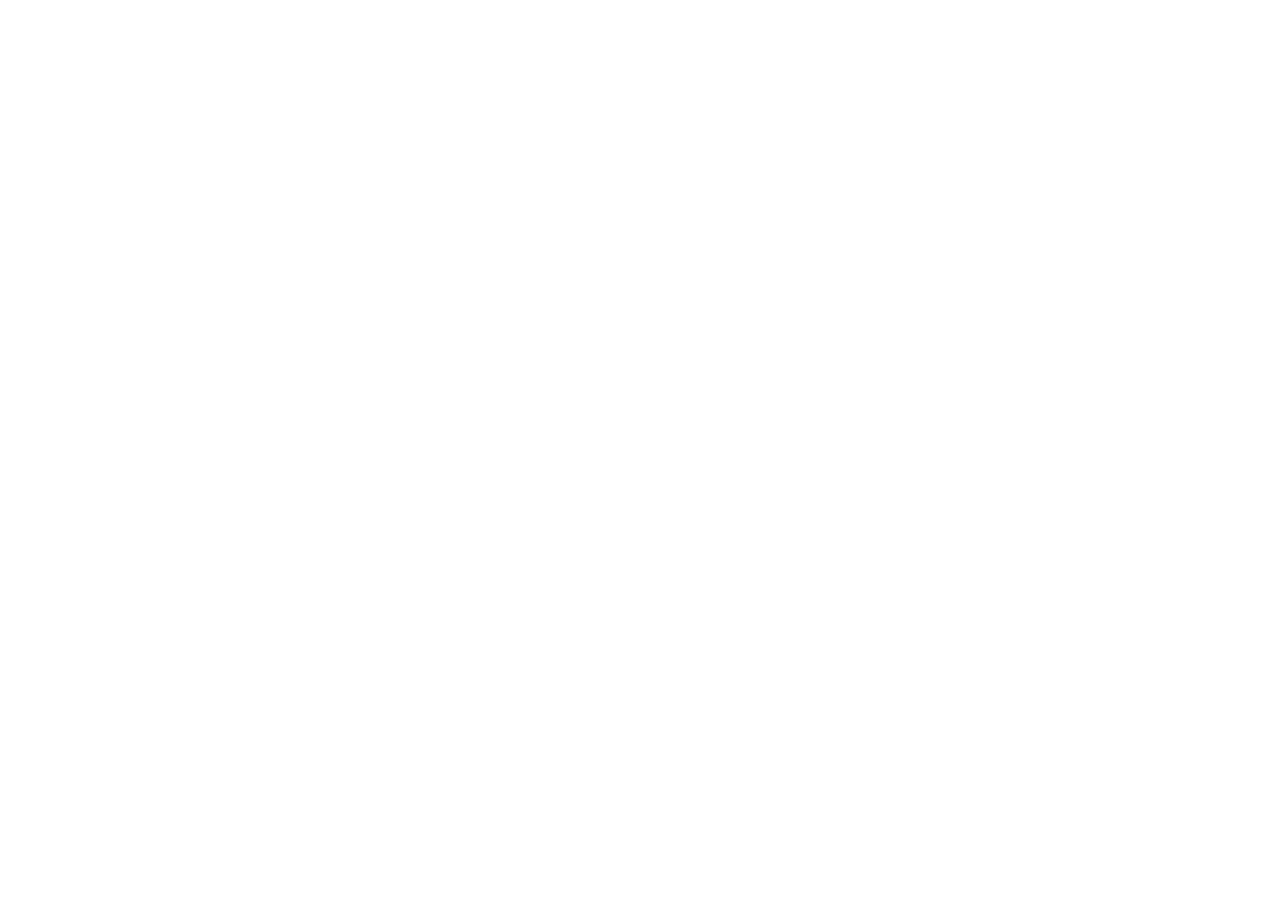
==== index.html @ 52bfa68f "init project" ====
<!DOCTYPE html>
<html lang="en">
<head>
    <meta charset="UTF-8">
    <meta http-equiv="X-UA-Compatible" content="IE=edge">
    <meta name="viewport" content="width=device-width, initial-scale=1.0">
    <title>Document</title>
</head>
<body>
    
</body>
</html>
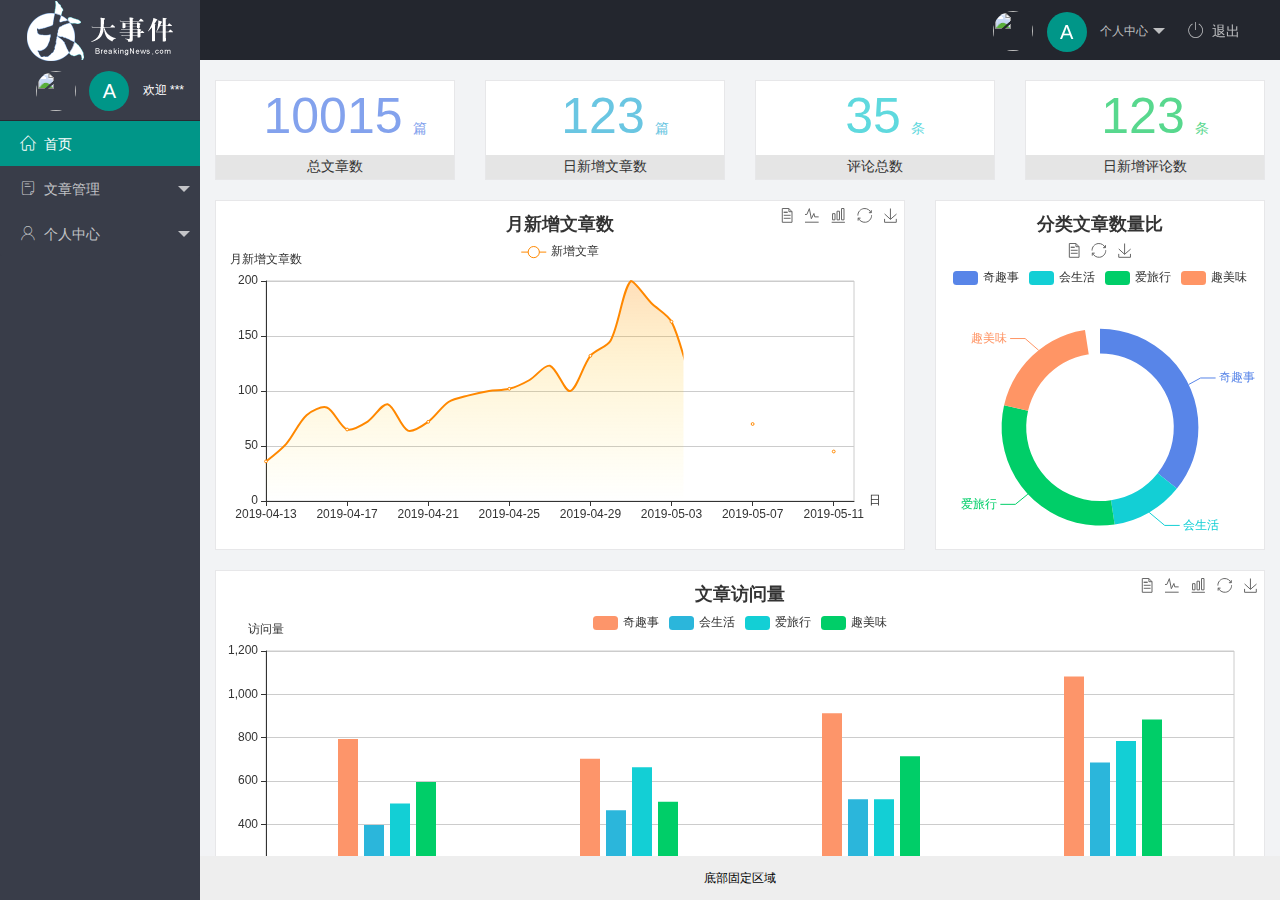
==== commit 04cffd23: "完成了主页功能的开发" ====
--- a/index.html
+++ b/index.html
@@ -1,12 +1,90 @@
 <!DOCTYPE html>
 <html lang="en">
+
 <head>
     <meta charset="UTF-8">
     <meta http-equiv="X-UA-Compatible" content="IE=edge">
     <meta name="viewport" content="width=device-width, initial-scale=1.0">
-    <title>Document</title>
+    <title>后台主页</title>
+    <link rel="stylesheet" href="/assets/lib/layui/css/layui.css">
+    <link rel="stylesheet" href="./assets/fonts/iconfont.css">
+    <!-- 导入自己的css -->
+    <link rel="stylesheet" href="./assets/css/index.css">
 </head>
+
 <body>
-    
+    <div class="layui-layout layui-layout-admin">
+        <div class="layui-header">
+            <div class="layui-logo layui-hide-xs layui-bg-black"><img src="./assets/images/logo.png" alt=""></div>
+            <!-- 头部区域（可配合layui 已有的水平导航） -->
+
+            <ul class="layui-nav layui-layout-right">
+                <li class="layui-nav-item layui-hide layui-show-md-inline-block">
+                    <a href="javascript:;" class="userinfo">
+                        <img src="//tva1.sinaimg.cn/crop.0.0.118.118.180/5db11ff4gw1e77d3nqrv8j203b03cweg.jpg"
+                            class="layui-nav-img">
+                        <span class="text-avatar">A</span>
+                        个人中心
+                    </a>
+                    <dl class="layui-nav-child">
+                        <dd><a href="">基本资料</a></dd>
+                        <dd><a href="">更换头像</a></dd>
+                        <dd><a href="">重置密码</a></dd>
+                    </dl>
+                </li>
+                <li class="layui-nav-item">
+                    <a href="javascript:;" id="btnLogout"><span class="iconfont icon-tuichu"></span>退出</a>
+                </li>
+            </ul>
+        </div>
+
+        <div class="layui-side layui-bg-black">
+            <div class="layui-side-scroll">
+                <div class="userinfo">
+                    <img src="//tva1.sinaimg.cn/crop.0.0.118.118.180/5db11ff4gw1e77d3nqrv8j203b03cweg.jpg"
+                        class="layui-nav-img">
+                    <span class="text-avatar">A</span>
+                    <span id="welcome">欢迎 ***</span>
+                </div>
+                <!-- 左侧导航区域（可配合layui已有的垂直导航） -->
+                <ul class="layui-nav layui-nav-tree" lay-shrink="all">
+                    <li class="layui-nav-item layui-this">
+                        <a href="./home/dashboard.html" target="fm"><span class="iconfont icon-home"></span>首页</a>
+                    </li>
+                    <li class="layui-nav-item ">
+                        <a class="" href="javascript:;"><span class="iconfont icon-16"></span>文章管理</a>
+                        <dl class="layui-nav-child">
+                            <dd><a href="javascript:;"><i class="layui-icon layui-icon-app"></i>文章类别</a></dd>
+                            <dd><a href="javascript:;"><i class="layui-icon layui-icon-app"></i>文章列表</a></dd>
+                            <dd><a href="javascript:;"><i class="layui-icon layui-icon-app"></i>发布文章</a></dd>
+                        </dl>
+                    </li>
+                    <li class="layui-nav-item">
+                        <a href="javascript:;"><span class="iconfont icon-user"></span>个人中心</a>
+                        <dl class="layui-nav-child">
+                            <dd><a href="javascript:;"><i class="layui-icon layui-icon-app"></i>基本资料</a></dd>
+                            <dd><a href="javascript:;"><i class="layui-icon layui-icon-app"></i>更换头像</a></dd>
+                            <dd><a href="javascript:;"><i class="layui-icon layui-icon-app"></i>重置密码</a></dd>
+                        </dl>
+                    </li>
+                </ul>
+            </div>
+        </div>
+
+        <div class="layui-body">
+            <!-- 内容主体区域 -->
+            <iframe name="fm" src="./home/dashboard.html" frameborder="0"></iframe>
+        </div>
+
+        <div class="layui-footer">
+            <!-- 底部固定区域 -->
+            底部固定区域
+        </div>
+    </div>
+    <script src="./assets/lib/layui/layui.all.js"></script>
+    <script src="./assets/lib/jquery.js"></script>
+    <script src="./assets/js/bestAPI.js"></script>
+    <script src="./assets/js/index.js"></script>
 </body>
+
 </html>--- a/assets/lib/layui/css/layui.css
+++ b/assets/lib/layui/css/layui.css
@@ -0,0 +1,2 @@
+/** layui-v2.5.5 MIT License By https://www.layui.com */
+ .layui-inline,img{display:inline-block;vertical-align:middle}h1,h2,h3,h4,h5,h6{font-weight:400}.layui-edge,.layui-header,.layui-inline,.layui-main{position:relative}.layui-body,.layui-edge,.layui-elip{overflow:hidden}.layui-btn,.layui-edge,.layui-inline,img{vertical-align:middle}.layui-btn,.layui-disabled,.layui-icon,.layui-unselect{-moz-user-select:none;-webkit-user-select:none;-ms-user-select:none}.layui-elip,.layui-form-checkbox span,.layui-form-pane .layui-form-label{text-overflow:ellipsis;white-space:nowrap}.layui-breadcrumb,.layui-tree-btnGroup{visibility:hidden}blockquote,body,button,dd,div,dl,dt,form,h1,h2,h3,h4,h5,h6,input,li,ol,p,pre,td,textarea,th,ul{margin:0;padding:0;-webkit-tap-highlight-color:rgba(0,0,0,0)}a:active,a:hover{outline:0}img{border:none}li{list-style:none}table{border-collapse:collapse;border-spacing:0}h4,h5,h6{font-size:100%}button,input,optgroup,option,select,textarea{font-family:inherit;font-size:inherit;font-style:inherit;font-weight:inherit;outline:0}pre{white-space:pre-wrap;white-space:-moz-pre-wrap;white-space:-pre-wrap;white-space:-o-pre-wrap;word-wrap:break-word}body{line-height:24px;font:14px Helvetica Neue,Helvetica,PingFang SC,Tahoma,Arial,sans-serif}hr{height:1px;margin:10px 0;border:0;clear:both}a{color:#333;text-decoration:none}a:hover{color:#777}a cite{font-style:normal;*cursor:pointer}.layui-border-box,.layui-border-box *{box-sizing:border-box}.layui-box,.layui-box *{box-sizing:content-box}.layui-clear{clear:both;*zoom:1}.layui-clear:after{content:'\20';clear:both;*zoom:1;display:block;height:0}.layui-inline{*display:inline;*zoom:1}.layui-edge{display:inline-block;width:0;height:0;border-width:6px;border-style:dashed;border-color:transparent}.layui-edge-top{top:-4px;border-bottom-color:#999;border-bottom-style:solid}.layui-edge-right{border-left-color:#999;border-left-style:solid}.layui-edge-bottom{top:2px;border-top-color:#999;border-top-style:solid}.layui-edge-left{border-right-color:#999;border-right-style:solid}.layui-disabled,.layui-disabled:hover{color:#d2d2d2!important;cursor:not-allowed!important}.layui-circle{border-radius:100%}.layui-show{display:block!important}.layui-hide{display:none!important}@font-face{font-family:layui-icon;src:url(../font/iconfont.eot?v=250);src:url(../font/iconfont.eot?v=250#iefix) format('embedded-opentype'),url(../font/iconfont.woff2?v=250) format('woff2'),url(../font/iconfont.woff?v=250) format('woff'),url(../font/iconfont.ttf?v=250) format('truetype'),url(../font/iconfont.svg?v=250#layui-icon) format('svg')}.layui-icon{font-family:layui-icon!important;font-size:16px;font-style:normal;-webkit-font-smoothing:antialiased;-moz-osx-font-smoothing:grayscale}.layui-icon-reply-fill:before{content:"\e611"}.layui-icon-set-fill:before{content:"\e614"}.layui-icon-menu-fill:before{content:"\e60f"}.layui-icon-search:before{content:"\e615"}.layui-icon-share:before{content:"\e641"}.layui-icon-set-sm:before{content:"\e620"}.layui-icon-engine:before{content:"\e628"}.layui-icon-close:before{content:"\1006"}.layui-icon-close-fill:before{content:"\1007"}.layui-icon-chart-screen:before{content:"\e629"}.layui-icon-star:before{content:"\e600"}.layui-icon-circle-dot:before{content:"\e617"}.layui-icon-chat:before{content:"\e606"}.layui-icon-release:before{content:"\e609"}.layui-icon-list:before{content:"\e60a"}.layui-icon-chart:before{content:"\e62c"}.layui-icon-ok-circle:before{content:"\1005"}.layui-icon-layim-theme:before{content:"\e61b"}.layui-icon-table:before{content:"\e62d"}.layui-icon-right:before{content:"\e602"}.layui-icon-left:before{content:"\e603"}.layui-icon-cart-simple:before{content:"\e698"}.layui-icon-face-cry:before{content:"\e69c"}.layui-icon-face-smile:before{content:"\e6af"}.layui-icon-survey:before{content:"\e6b2"}.layui-icon-tree:before{content:"\e62e"}.layui-icon-upload-circle:before{content:"\e62f"}.layui-icon-add-circle:before{content:"\e61f"}.layui-icon-download-circle:before{content:"\e601"}.layui-icon-templeate-1:before{content:"\e630"}.layui-icon-util:before{content:"\e631"}.layui-icon-face-surprised:before{content:"\e664"}.layui-icon-edit:before{content:"\e642"}.layui-icon-speaker:before{content:"\e645"}.layui-icon-down:before{content:"\e61a"}.layui-icon-file:before{content:"\e621"}.layui-icon-layouts:before{content:"\e632"}.layui-icon-rate-half:before{content:"\e6c9"}.layui-icon-add-circle-fine:before{content:"\e608"}.layui-icon-prev-circle:before{content:"\e633"}.layui-icon-read:before{content:"\e705"}.layui-icon-404:before{content:"\e61c"}.layui-icon-carousel:before{content:"\e634"}.layui-icon-help:before{content:"\e607"}.layui-icon-code-circle:before{content:"\e635"}.layui-icon-water:before{content:"\e636"}.layui-icon-username:before{content:"\e66f"}.layui-icon-find-fill:before{content:"\e670"}.layui-icon-about:before{content:"\e60b"}.layui-icon-location:before{content:"\e715"}.layui-icon-up:before{content:"\e619"}.layui-icon-pause:before{content:"\e651"}.layui-icon-date:before{content:"\e637"}.layui-icon-layim-uploadfile:before{content:"\e61d"}.layui-icon-delete:before{content:"\e640"}.layui-icon-play:before{content:"\e652"}.layui-icon-top:before{content:"\e604"}.layui-icon-friends:before{content:"\e612"}.layui-icon-refresh-3:before{content:"\e9aa"}.layui-icon-ok:before{content:"\e605"}.layui-icon-layer:before{content:"\e638"}.layui-icon-face-smile-fine:before{content:"\e60c"}.layui-icon-dollar:before{content:"\e659"}.layui-icon-group:before{content:"\e613"}.layui-icon-layim-download:before{content:"\e61e"}.layui-icon-picture-fine:before{content:"\e60d"}.layui-icon-link:before{content:"\e64c"}.layui-icon-diamond:before{content:"\e735"}.layui-icon-log:before{content:"\e60e"}.layui-icon-rate-solid:before{content:"\e67a"}.layui-icon-fonts-del:before{content:"\e64f"}.layui-icon-unlink:before{content:"\e64d"}.layui-icon-fonts-clear:before{content:"\e639"}.layui-icon-triangle-r:before{content:"\e623"}.layui-icon-circle:before{content:"\e63f"}.layui-icon-radio:before{content:"\e643"}.layui-icon-align-center:before{content:"\e647"}.layui-icon-align-right:before{content:"\e648"}.layui-icon-align-left:before{content:"\e649"}.layui-icon-loading-1:before{content:"\e63e"}.layui-icon-return:before{content:"\e65c"}.layui-icon-fonts-strong:before{content:"\e62b"}.layui-icon-upload:before{content:"\e67c"}.layui-icon-dialogue:before{content:"\e63a"}.layui-icon-video:before{content:"\e6ed"}.layui-icon-headset:before{content:"\e6fc"}.layui-icon-cellphone-fine:before{content:"\e63b"}.layui-icon-add-1:before{content:"\e654"}.layui-icon-face-smile-b:before{content:"\e650"}.layui-icon-fonts-html:before{content:"\e64b"}.layui-icon-form:before{content:"\e63c"}.layui-icon-cart:before{content:"\e657"}.layui-icon-camera-fill:before{content:"\e65d"}.layui-icon-tabs:before{content:"\e62a"}.layui-icon-fonts-code:before{content:"\e64e"}.layui-icon-fire:before{content:"\e756"}.layui-icon-set:before{content:"\e716"}.layui-icon-fonts-u:before{content:"\e646"}.layui-icon-triangle-d:before{content:"\e625"}.layui-icon-tips:before{content:"\e702"}.layui-icon-picture:before{content:"\e64a"}.layui-icon-more-vertical:before{content:"\e671"}.layui-icon-flag:before{content:"\e66c"}.layui-icon-loading:before{content:"\e63d"}.layui-icon-fonts-i:before{content:"\e644"}.layui-icon-refresh-1:before{content:"\e666"}.layui-icon-rmb:before{content:"\e65e"}.layui-icon-home:before{content:"\e68e"}.layui-icon-user:before{content:"\e770"}.layui-icon-notice:before{content:"\e667"}.layui-icon-login-weibo:before{content:"\e675"}.layui-icon-voice:before{content:"\e688"}.layui-icon-upload-drag:before{content:"\e681"}.layui-icon-login-qq:before{content:"\e676"}.layui-icon-snowflake:before{content:"\e6b1"}.layui-icon-file-b:before{content:"\e655"}.layui-icon-template:before{content:"\e663"}.layui-icon-auz:before{content:"\e672"}.layui-icon-console:before{content:"\e665"}.layui-icon-app:before{content:"\e653"}.layui-icon-prev:before{content:"\e65a"}.layui-icon-website:before{content:"\e7ae"}.layui-icon-next:before{content:"\e65b"}.layui-icon-component:before{content:"\e857"}.layui-icon-more:before{content:"\e65f"}.layui-icon-login-wechat:before{content:"\e677"}.layui-icon-shrink-right:before{content:"\e668"}.layui-icon-spread-left:before{content:"\e66b"}.layui-icon-camera:before{content:"\e660"}.layui-icon-note:before{content:"\e66e"}.layui-icon-refresh:before{content:"\e669"}.layui-icon-female:before{content:"\e661"}.layui-icon-male:before{content:"\e662"}.layui-icon-password:before{content:"\e673"}.layui-icon-senior:before{content:"\e674"}.layui-icon-theme:before{content:"\e66a"}.layui-icon-tread:before{content:"\e6c5"}.layui-icon-praise:before{content:"\e6c6"}.layui-icon-star-fill:before{content:"\e658"}.layui-icon-rate:before{content:"\e67b"}.layui-icon-template-1:before{content:"\e656"}.layui-icon-vercode:before{content:"\e679"}.layui-icon-cellphone:before{content:"\e678"}.layui-icon-screen-full:before{content:"\e622"}.layui-icon-screen-restore:before{content:"\e758"}.layui-icon-cols:before{content:"\e610"}.layui-icon-export:before{content:"\e67d"}.layui-icon-print:before{content:"\e66d"}.layui-icon-slider:before{content:"\e714"}.layui-icon-addition:before{content:"\e624"}.layui-icon-subtraction:before{content:"\e67e"}.layui-icon-service:before{content:"\e626"}.layui-icon-transfer:before{content:"\e691"}.layui-main{width:1140px;margin:0 auto}.layui-header{z-index:1000;height:60px}.layui-header a:hover{transition:all .5s;-webkit-transition:all .5s}.layui-side{position:fixed;left:0;top:0;bottom:0;z-index:999;width:200px;overflow-x:hidden}.layui-side-scroll{position:relative;width:220px;height:100%;overflow-x:hidden}.layui-body{position:absolute;left:200px;right:0;top:0;bottom:0;z-index:998;width:auto;overflow-y:auto;box-sizing:border-box}.layui-layout-body{overflow:hidden}.layui-layout-admin .layui-header{background-color:#23262E}.layui-layout-admin .layui-side{top:60px;width:200px;overflow-x:hidden}.layui-layout-admin .layui-body{position:fixed;top:60px;bottom:44px}.layui-layout-admin .layui-main{width:auto;margin:0 15px}.layui-layout-admin .layui-footer{position:fixed;left:200px;right:0;bottom:0;height:44px;line-height:44px;padding:0 15px;background-color:#eee}.layui-layout-admin .layui-logo{position:absolute;left:0;top:0;width:200px;height:100%;line-height:60px;text-align:center;color:#009688;font-size:16px}.layui-layout-admin .layui-header .layui-nav{background:0 0}.layui-layout-left{position:absolute!important;left:200px;top:0}.layui-layout-right{position:absolute!important;right:0;top:0}.layui-container{position:relative;margin:0 auto;padding:0 15px;box-sizing:border-box}.layui-fluid{position:relative;margin:0 auto;padding:0 15px}.layui-row:after,.layui-row:before{content:'';display:block;clear:both}.layui-col-lg1,.layui-col-lg10,.layui-col-lg11,.layui-col-lg12,.layui-col-lg2,.layui-col-lg3,.layui-col-lg4,.layui-col-lg5,.layui-col-lg6,.layui-col-lg7,.layui-col-lg8,.layui-col-lg9,.layui-col-md1,.layui-col-md10,.layui-col-md11,.layui-col-md12,.layui-col-md2,.layui-col-md3,.layui-col-md4,.layui-col-md5,.layui-col-md6,.layui-col-md7,.layui-col-md8,.layui-col-md9,.layui-col-sm1,.layui-col-sm10,.layui-col-sm11,.layui-col-sm12,.layui-col-sm2,.layui-col-sm3,.layui-col-sm4,.layui-col-sm5,.layui-col-sm6,.layui-col-sm7,.layui-col-sm8,.layui-col-sm9,.layui-col-xs1,.layui-col-xs10,.layui-col-xs11,.layui-col-xs12,.layui-col-xs2,.layui-col-xs3,.layui-col-xs4,.layui-col-xs5,.layui-col-xs6,.layui-col-xs7,.layui-col-xs8,.layui-col-xs9{position:relative;display:block;box-sizing:border-box}.layui-col-xs1,.layui-col-xs10,.layui-col-xs11,.layui-col-xs12,.layui-col-xs2,.layui-col-xs3,.layui-col-xs4,.layui-col-xs5,.layui-col-xs6,.layui-col-xs7,.layui-col-xs8,.layui-col-xs9{float:left}.layui-col-xs1{width:8.33333333%}.layui-col-xs2{width:16.66666667%}.layui-col-xs3{width:25%}.layui-col-xs4{width:33.33333333%}.layui-col-xs5{width:41.66666667%}.layui-col-xs6{width:50%}.layui-col-xs7{width:58.33333333%}.layui-col-xs8{width:66.66666667%}.layui-col-xs9{width:75%}.layui-col-xs10{width:83.33333333%}.layui-col-xs11{width:91.66666667%}.layui-col-xs12{width:100%}.layui-col-xs-offset1{margin-left:8.33333333%}.layui-col-xs-offset2{margin-left:16.66666667%}.layui-col-xs-offset3{margin-left:25%}.layui-col-xs-offset4{margin-left:33.33333333%}.layui-col-xs-offset5{margin-left:41.66666667%}.layui-col-xs-offset6{margin-left:50%}.layui-col-xs-offset7{margin-left:58.33333333%}.layui-col-xs-offset8{margin-left:66.66666667%}.layui-col-xs-offset9{margin-left:75%}.layui-col-xs-offset10{margin-left:83.33333333%}.layui-col-xs-offset11{margin-left:91.66666667%}.layui-col-xs-offset12{margin-left:100%}@media screen and (max-width:768px){.layui-hide-xs{display:none!important}.layui-show-xs-block{display:block!important}.layui-show-xs-inline{display:inline!important}.layui-show-xs-inline-block{display:inline-block!important}}@media screen and (min-width:768px){.layui-container{width:750px}.layui-hide-sm{display:none!important}.layui-show-sm-block{display:block!important}.layui-show-sm-inline{display:inline!important}.layui-show-sm-inline-block{display:inline-block!important}.layui-col-sm1,.layui-col-sm10,.layui-col-sm11,.layui-col-sm12,.layui-col-sm2,.layui-col-sm3,.layui-col-sm4,.layui-col-sm5,.layui-col-sm6,.layui-col-sm7,.layui-col-sm8,.layui-col-sm9{float:left}.layui-col-sm1{width:8.33333333%}.layui-col-sm2{width:16.66666667%}.layui-col-sm3{width:25%}.layui-col-sm4{width:33.33333333%}.layui-col-sm5{width:41.66666667%}.layui-col-sm6{width:50%}.layui-col-sm7{width:58.33333333%}.layui-col-sm8{width:66.66666667%}.layui-col-sm9{width:75%}.layui-col-sm10{width:83.33333333%}.layui-col-sm11{width:91.66666667%}.layui-col-sm12{width:100%}.layui-col-sm-offset1{margin-left:8.33333333%}.layui-col-sm-offset2{margin-left:16.66666667%}.layui-col-sm-offset3{margin-left:25%}.layui-col-sm-offset4{margin-left:33.33333333%}.layui-col-sm-offset5{margin-left:41.66666667%}.layui-col-sm-offset6{margin-left:50%}.layui-col-sm-offset7{margin-left:58.33333333%}.layui-col-sm-offset8{margin-left:66.66666667%}.layui-col-sm-offset9{margin-left:75%}.layui-col-sm-offset10{margin-left:83.33333333%}.layui-col-sm-offset11{margin-left:91.66666667%}.layui-col-sm-offset12{margin-left:100%}}@media screen and (min-width:992px){.layui-container{width:970px}.layui-hide-md{display:none!important}.layui-show-md-block{display:block!important}.layui-show-md-inline{display:inline!important}.layui-show-md-inline-block{display:inline-block!important}.layui-col-md1,.layui-col-md10,.layui-col-md11,.layui-col-md12,.layui-col-md2,.layui-col-md3,.layui-col-md4,.layui-col-md5,.layui-col-md6,.layui-col-md7,.layui-col-md8,.layui-col-md9{float:left}.layui-col-md1{width:8.33333333%}.layui-col-md2{width:16.66666667%}.layui-col-md3{width:25%}.layui-col-md4{width:33.33333333%}.layui-col-md5{width:41.66666667%}.layui-col-md6{width:50%}.layui-col-md7{width:58.33333333%}.layui-col-md8{width:66.66666667%}.layui-col-md9{width:75%}.layui-col-md10{width:83.33333333%}.layui-col-md11{width:91.66666667%}.layui-col-md12{width:100%}.layui-col-md-offset1{margin-left:8.33333333%}.layui-col-md-offset2{margin-left:16.66666667%}.layui-col-md-offset3{margin-left:25%}.layui-col-md-offset4{margin-left:33.33333333%}.layui-col-md-offset5{margin-left:41.66666667%}.layui-col-md-offset6{margin-left:50%}.layui-col-md-offset7{margin-left:58.33333333%}.layui-col-md-offset8{margin-left:66.66666667%}.layui-col-md-offset9{margin-left:75%}.layui-col-md-offset10{margin-left:83.33333333%}.layui-col-md-offset11{margin-left:91.66666667%}.layui-col-md-offset12{margin-left:100%}}@media screen and (min-width:1200px){.layui-container{width:1170px}.layui-hide-lg{display:none!important}.layui-show-lg-block{display:block!important}.layui-show-lg-inline{display:inline!important}.layui-show-lg-inline-block{display:inline-block!important}.layui-col-lg1,.layui-col-lg10,.layui-col-lg11,.layui-col-lg12,.layui-col-lg2,.layui-col-lg3,.layui-col-lg4,.layui-col-lg5,.layui-col-lg6,.layui-col-lg7,.layui-col-lg8,.layui-col-lg9{float:left}.layui-col-lg1{width:8.33333333%}.layui-col-lg2{width:16.66666667%}.layui-col-lg3{width:25%}.layui-col-lg4{width:33.33333333%}.layui-col-lg5{width:41.66666667%}.layui-col-lg6{width:50%}.layui-col-lg7{width:58.33333333%}.layui-col-lg8{width:66.66666667%}.layui-col-lg9{width:75%}.layui-col-lg10{width:83.33333333%}.layui-col-lg11{width:91.66666667%}.layui-col-lg12{width:100%}.layui-col-lg-offset1{margin-left:8.33333333%}.layui-col-lg-offset2{margin-left:16.66666667%}.layui-col-lg-offset3{margin-left:25%}.layui-col-lg-offset4{margin-left:33.33333333%}.layui-col-lg-offset5{margin-left:41.66666667%}.layui-col-lg-offset6{margin-left:50%}.layui-col-lg-offset7{margin-left:58.33333333%}.layui-col-lg-offset8{margin-left:66.66666667%}.layui-col-lg-offset9{margin-left:75%}.layui-col-lg-offset10{margin-left:83.33333333%}.layui-col-lg-offset11{margin-left:91.66666667%}.layui-col-lg-offset12{margin-left:100%}}.layui-col-space1{margin:-.5px}.layui-col-space1>*{padding:.5px}.layui-col-space3{margin:-1.5px}.layui-col-space3>*{padding:1.5px}.layui-col-space5{margin:-2.5px}.layui-col-space5>*{padding:2.5px}.layui-col-space8{margin:-3.5px}.layui-col-space8>*{padding:3.5px}.layui-col-space10{margin:-5px}.layui-col-space10>*{padding:5px}.layui-col-space12{margin:-6px}.layui-col-space12>*{padding:6px}.layui-col-space15{margin:-7.5px}.layui-col-space15>*{padding:7.5px}.layui-col-space18{margin:-9px}.layui-col-space18>*{padding:9px}.layui-col-space20{margin:-10px}.layui-col-space20>*{padding:10px}.layui-col-space22{margin:-11px}.layui-col-space22>*{padding:11px}.layui-col-space25{margin:-12.5px}.layui-col-space25>*{padding:12.5px}.layui-col-space30{margin:-15px}.layui-col-space30>*{padding:15px}.layui-btn,.layui-input,.layui-select,.layui-textarea,.layui-upload-button{outline:0;-webkit-appearance:none;transition:all .3s;-webkit-transition:all .3s;box-sizing:border-box}.layui-elem-quote{margin-bottom:10px;padding:15px;line-height:22px;border-left:5px solid #009688;border-radius:0 2px 2px 0;background-color:#f2f2f2}.layui-quote-nm{border-style:solid;border-width:1px 1px 1px 5px;background:0 0}.layui-elem-field{margin-bottom:10px;padding:0;border-width:1px;border-style:solid}.layui-elem-field legend{margin-left:20px;padding:0 10px;font-size:20px;font-weight:300}.layui-field-title{margin:10px 0 20px;border-width:1px 0 0}.layui-field-box{padding:10px 15px}.layui-field-title .layui-field-box{padding:10px 0}.layui-progress{position:relative;height:6px;border-radius:20px;background-color:#e2e2e2}.layui-progress-bar{position:absolute;left:0;top:0;width:0;max-width:100%;height:6px;border-radius:20px;text-align:right;background-color:#5FB878;transition:all .3s;-webkit-transition:all .3s}.layui-progress-big,.layui-progress-big .layui-progress-bar{height:18px;line-height:18px}.layui-progress-text{position:relative;top:-20px;line-height:18px;font-size:12px;color:#666}.layui-progress-big .layui-progress-text{position:static;padding:0 10px;color:#fff}.layui-collapse{border-width:1px;border-style:solid;border-radius:2px}.layui-colla-content,.layui-colla-item{border-top-width:1px;border-top-style:solid}.layui-colla-item:first-child{border-top:none}.layui-colla-title{position:relative;height:42px;line-height:42px;padding:0 15px 0 35px;color:#333;background-color:#f2f2f2;cursor:pointer;font-size:14px;overflow:hidden}.layui-colla-content{display:none;padding:10px 15px;line-height:22px;color:#666}.layui-colla-icon{position:absolute;left:15px;top:0;font-size:14px}.layui-card{margin-bottom:15px;border-radius:2px;background-color:#fff;box-shadow:0 1px 2px 0 rgba(0,0,0,.05)}.layui-card:last-child{margin-bottom:0}.layui-card-header{position:relative;height:42px;line-height:42px;padding:0 15px;border-bottom:1px solid #f6f6f6;color:#333;border-radius:2px 2px 0 0;font-size:14px}.layui-bg-black,.layui-bg-blue,.layui-bg-cyan,.layui-bg-green,.layui-bg-orange,.layui-bg-red{color:#fff!important}.layui-card-body{position:relative;padding:10px 15px;line-height:24px}.layui-card-body[pad15]{padding:15px}.layui-card-body[pad20]{padding:20px}.layui-card-body .layui-table{margin:5px 0}.layui-card .layui-tab{margin:0}.layui-panel-window{position:relative;padding:15px;border-radius:0;border-top:5px solid #E6E6E6;background-color:#fff}.layui-auxiliar-moving{position:fixed;left:0;right:0;top:0;bottom:0;width:100%;height:100%;background:0 0;z-index:9999999999}.layui-form-label,.layui-form-mid,.layui-form-select,.layui-input-block,.layui-input-inline,.layui-textarea{position:relative}.layui-bg-red{background-color:#FF5722!important}.layui-bg-orange{background-color:#FFB800!important}.layui-bg-green{background-color:#009688!important}.layui-bg-cyan{background-color:#2F4056!important}.layui-bg-blue{background-color:#1E9FFF!important}.layui-bg-black{background-color:#393D49!important}.layui-bg-gray{background-color:#eee!important;color:#666!important}.layui-badge-rim,.layui-colla-content,.layui-colla-item,.layui-collapse,.layui-elem-field,.layui-form-pane .layui-form-item[pane],.layui-form-pane .layui-form-label,.layui-input,.layui-layedit,.layui-layedit-tool,.layui-quote-nm,.layui-select,.layui-tab-bar,.layui-tab-card,.layui-tab-title,.layui-tab-title .layui-this:after,.layui-textarea{border-color:#e6e6e6}.layui-timeline-item:before,hr{background-color:#e6e6e6}.layui-text{line-height:22px;font-size:14px;color:#666}.layui-text h1,.layui-text h2,.layui-text h3{font-weight:500;color:#333}.layui-text h1{font-size:30px}.layui-text h2{font-size:24px}.layui-text h3{font-size:18px}.layui-text a:not(.layui-btn){color:#01AAED}.layui-text a:not(.layui-btn):hover{text-decoration:underline}.layui-text ul{padding:5px 0 5px 15px}.layui-text ul li{margin-top:5px;list-style-type:disc}.layui-text em,.layui-word-aux{color:#999!important;padding:0 5px!important}.layui-btn{display:inline-block;height:38px;line-height:38px;padding:0 18px;background-color:#009688;color:#fff;white-space:nowrap;text-align:center;font-size:14px;border:none;border-radius:2px;cursor:pointer}.layui-btn:hover{opacity:.8;filter:alpha(opacity=80);color:#fff}.layui-btn:active{opacity:1;filter:alpha(opacity=100)}.layui-btn+.layui-btn{margin-left:10px}.layui-btn-container{font-size:0}.layui-btn-container .layui-btn{margin-right:10px;margin-bottom:10px}.layui-btn-container .layui-btn+.layui-btn{margin-left:0}.layui-table .layui-btn-container .layui-btn{margin-bottom:9px}.layui-btn-radius{border-radius:100px}.layui-btn .layui-icon{margin-right:3px;font-size:18px;vertical-align:bottom;vertical-align:middle\9}.layui-btn-primary{border:1px solid #C9C9C9;background-color:#fff;color:#555}.layui-btn-primary:hover{border-color:#009688;color:#333}.layui-btn-normal{background-color:#1E9FFF}.layui-btn-warm{background-color:#FFB800}.layui-btn-danger{background-color:#FF5722}.layui-btn-checked{background-color:#5FB878}.layui-btn-disabled,.layui-btn-disabled:active,.layui-btn-disabled:hover{border:1px solid #e6e6e6;background-color:#FBFBFB;color:#C9C9C9;cursor:not-allowed;opacity:1}.layui-btn-lg{height:44px;line-height:44px;padding:0 25px;font-size:16px}.layui-btn-sm{height:30px;line-height:30px;padding:0 10px;font-size:12px}.layui-btn-sm i{font-size:16px!important}.layui-btn-xs{height:22px;line-height:22px;padding:0 5px;font-size:12px}.layui-btn-xs i{font-size:14px!important}.layui-btn-group{display:inline-block;vertical-align:middle;font-size:0}.layui-btn-group .layui-btn{margin-left:0!important;margin-right:0!important;border-left:1px solid rgba(255,255,255,.5);border-radius:0}.layui-btn-group .layui-btn-primary{border-left:none}.layui-btn-group .layui-btn-primary:hover{border-color:#C9C9C9;color:#009688}.layui-btn-group .layui-btn:first-child{border-left:none;border-radius:2px 0 0 2px}.layui-btn-group .layui-btn-primary:first-child{border-left:1px solid #c9c9c9}.layui-btn-group .layui-btn:last-child{border-radius:0 2px 2px 0}.layui-btn-group .layui-btn+.layui-btn{margin-left:0}.layui-btn-group+.layui-btn-group{margin-left:10px}.layui-btn-fluid{width:100%}.layui-input,.layui-select,.layui-textarea{height:38px;line-height:1.3;line-height:38px\9;border-width:1px;border-style:solid;background-color:#fff;border-radius:2px}.layui-input::-webkit-input-placeholder,.layui-select::-webkit-input-placeholder,.layui-textarea::-webkit-input-placeholder{line-height:1.3}.layui-input,.layui-textarea{display:block;width:100%;padding-left:10px}.layui-input:hover,.layui-textarea:hover{border-color:#D2D2D2!important}.layui-input:focus,.layui-textarea:focus{border-color:#C9C9C9!important}.layui-textarea{min-height:100px;height:auto;line-height:20px;padding:6px 10px;resize:vertical}.layui-select{padding:0 10px}.layui-form input[type=checkbox],.layui-form input[type=radio],.layui-form select{display:none}.layui-form [lay-ignore]{display:initial}.layui-form-item{margin-bottom:15px;clear:both;*zoom:1}.layui-form-item:after{content:'\20';clear:both;*zoom:1;display:block;height:0}.layui-form-label{float:left;display:block;padding:9px 15px;width:80px;font-weight:400;line-height:20px;text-align:right}.layui-form-label-col{display:block;float:none;padding:9px 0;line-height:20px;text-align:left}.layui-form-item .layui-inline{margin-bottom:5px;margin-right:10px}.layui-input-block{margin-left:110px;min-height:36px}.layui-input-inline{display:inline-block;vertical-align:middle}.layui-form-item .layui-input-inline{float:left;width:190px;margin-right:10px}.layui-form-text .layui-input-inline{width:auto}.layui-form-mid{float:left;display:block;padding:9px 0!important;line-height:20px;margin-right:10px}.layui-form-danger+.layui-form-select .layui-input,.layui-form-danger:focus{border-color:#FF5722!important}.layui-form-select .layui-input{padding-right:30px;cursor:pointer}.layui-form-select .layui-edge{position:absolute;right:10px;top:50%;margin-top:-3px;cursor:pointer;border-width:6px;border-top-color:#c2c2c2;border-top-style:solid;transition:all .3s;-webkit-transition:all .3s}.layui-form-select dl{display:none;position:absolute;left:0;top:42px;padding:5px 0;z-index:899;min-width:100%;border:1px solid #d2d2d2;max-height:300px;overflow-y:auto;background-color:#fff;border-radius:2px;box-shadow:0 2px 4px rgba(0,0,0,.12);box-sizing:border-box}.layui-form-select dl dd,.layui-form-select dl dt{padding:0 10px;line-height:36px;white-space:nowrap;overflow:hidden;text-overflow:ellipsis}.layui-form-select dl dt{font-size:12px;color:#999}.layui-form-select dl dd{cursor:pointer}.layui-form-select dl dd:hover{background-color:#f2f2f2;-webkit-transition:.5s all;transition:.5s all}.layui-form-select .layui-select-group dd{padding-left:20px}.layui-form-select dl dd.layui-select-tips{padding-left:10px!important;color:#999}.layui-form-select dl dd.layui-this{background-color:#5FB878;color:#fff}.layui-form-checkbox,.layui-form-select dl dd.layui-disabled{background-color:#fff}.layui-form-selected dl{display:block}.layui-form-checkbox,.layui-form-checkbox *,.layui-form-switch{display:inline-block;vertical-align:middle}.layui-form-selected .layui-edge{margin-top:-9px;-webkit-transform:rotate(180deg);transform:rotate(180deg);margin-top:-3px\9}:root .layui-form-selected .layui-edge{margin-top:-9px\0/IE9}.layui-form-selectup dl{top:auto;bottom:42px}.layui-select-none{margin:5px 0;text-align:center;color:#999}.layui-select-disabled .layui-disabled{border-color:#eee!important}.layui-select-disabled .layui-edge{border-top-color:#d2d2d2}.layui-form-checkbox{position:relative;height:30px;line-height:30px;margin-right:10px;padding-right:30px;cursor:pointer;font-size:0;-webkit-transition:.1s linear;transition:.1s linear;box-sizing:border-box}.layui-form-checkbox span{padding:0 10px;height:100%;font-size:14px;border-radius:2px 0 0 2px;background-color:#d2d2d2;color:#fff;overflow:hidden}.layui-form-checkbox:hover span{background-color:#c2c2c2}.layui-form-checkbox i{position:absolute;right:0;top:0;width:30px;height:28px;border:1px solid #d2d2d2;border-left:none;border-radius:0 2px 2px 0;color:#fff;font-size:20px;text-align:center}.layui-form-checkbox:hover i{border-color:#c2c2c2;color:#c2c2c2}.layui-form-checked,.layui-form-checked:hover{border-color:#5FB878}.layui-form-checked span,.layui-form-checked:hover span{background-color:#5FB878}.layui-form-checked i,.layui-form-checked:hover i{color:#5FB878}.layui-form-item .layui-form-checkbox{margin-top:4px}.layui-form-checkbox[lay-skin=primary]{height:auto!important;line-height:normal!important;min-width:18px;min-height:18px;border:none!important;margin-right:0;padding-left:28px;padding-right:0;background:0 0}.layui-form-checkbox[lay-skin=primary] span{padding-left:0;padding-right:15px;line-height:18px;background:0 0;color:#666}.layui-form-checkbox[lay-skin=primary] i{right:auto;left:0;width:16px;height:16px;line-height:16px;border:1px solid #d2d2d2;font-size:12px;border-radius:2px;background-color:#fff;-webkit-transition:.1s linear;transition:.1s linear}.layui-form-checkbox[lay-skin=primary]:hover i{border-color:#5FB878;color:#fff}.layui-form-checked[lay-skin=primary] i{border-color:#5FB878!important;background-color:#5FB878;color:#fff}.layui-checkbox-disbaled[lay-skin=primary] span{background:0 0!important;color:#c2c2c2}.layui-checkbox-disbaled[lay-skin=primary]:hover i{border-color:#d2d2d2}.layui-form-item .layui-form-checkbox[lay-skin=primary]{margin-top:10px}.layui-form-switch{position:relative;height:22px;line-height:22px;min-width:35px;padding:0 5px;margin-top:8px;border:1px solid #d2d2d2;border-radius:20px;cursor:pointer;background-color:#fff;-webkit-transition:.1s linear;transition:.1s linear}.layui-form-switch i{position:absolute;left:5px;top:3px;width:16px;height:16px;border-radius:20px;background-color:#d2d2d2;-webkit-transition:.1s linear;transition:.1s linear}.layui-form-switch em{position:relative;top:0;width:25px;margin-left:21px;padding:0!important;text-align:center!important;color:#999!important;font-style:normal!important;font-size:12px}.layui-form-onswitch{border-color:#5FB878;background-color:#5FB878}.layui-checkbox-disbaled,.layui-checkbox-disbaled i{border-color:#e2e2e2!important}.layui-form-onswitch i{left:100%;margin-left:-21px;background-color:#fff}.layui-form-onswitch em{margin-left:5px;margin-right:21px;color:#fff!important}.layui-checkbox-disbaled span{background-color:#e2e2e2!important}.layui-checkbox-disbaled:hover i{color:#fff!important}[lay-radio]{display:none}.layui-form-radio,.layui-form-radio *{display:inline-block;vertical-align:middle}.layui-form-radio{line-height:28px;margin:6px 10px 0 0;padding-right:10px;cursor:pointer;font-size:0}.layui-form-radio *{font-size:14px}.layui-form-radio>i{margin-right:8px;font-size:22px;color:#c2c2c2}.layui-form-radio>i:hover,.layui-form-radioed>i{color:#5FB878}.layui-radio-disbaled>i{color:#e2e2e2!important}.layui-form-pane .layui-form-label{width:110px;padding:8px 15px;height:38px;line-height:20px;border-width:1px;border-style:solid;border-radius:2px 0 0 2px;text-align:center;background-color:#FBFBFB;overflow:hidden;box-sizing:border-box}.layui-form-pane .layui-input-inline{margin-left:-1px}.layui-form-pane .layui-input-block{margin-left:110px;left:-1px}.layui-form-pane .layui-input{border-radius:0 2px 2px 0}.layui-form-pane .layui-form-text .layui-form-label{float:none;width:100%;border-radius:2px;box-sizing:border-box;text-align:left}.layui-form-pane .layui-form-text .layui-input-inline{display:block;margin:0;top:-1px;clear:both}.layui-form-pane .layui-form-text .layui-input-block{margin:0;left:0;top:-1px}.layui-form-pane .layui-form-text .layui-textarea{min-height:100px;border-radius:0 0 2px 2px}.layui-form-pane .layui-form-checkbox{margin:4px 0 4px 10px}.layui-form-pane .layui-form-radio,.layui-form-pane .layui-form-switch{margin-top:6px;margin-left:10px}.layui-form-pane .layui-form-item[pane]{position:relative;border-width:1px;border-style:solid}.layui-form-pane .layui-form-item[pane] .layui-form-label{position:absolute;left:0;top:0;height:100%;border-width:0 1px 0 0}.layui-form-pane .layui-form-item[pane] .layui-input-inline{margin-left:110px}@media screen and (max-width:450px){.layui-form-item .layui-form-label{text-overflow:ellipsis;overflow:hidden;white-space:nowrap}.layui-form-item .layui-inline{display:block;margin-right:0;margin-bottom:20px;clear:both}.layui-form-item .layui-inline:after{content:'\20';clear:both;display:block;height:0}.layui-form-item .layui-input-inline{display:block;float:none;left:-3px;width:auto;margin:0 0 10px 112px}.layui-form-item .layui-input-inline+.layui-form-mid{margin-left:110px;top:-5px;padding:0}.layui-form-item .layui-form-checkbox{margin-right:5px;margin-bottom:5px}}.layui-layedit{border-width:1px;border-style:solid;border-radius:2px}.layui-layedit-tool{padding:3px 5px;border-bottom-width:1px;border-bottom-style:solid;font-size:0}.layedit-tool-fixed{position:fixed;top:0;border-top:1px solid #e2e2e2}.layui-layedit-tool .layedit-tool-mid,.layui-layedit-tool .layui-icon{display:inline-block;vertical-align:middle;text-align:center;font-size:14px}.layui-layedit-tool .layui-icon{position:relative;width:32px;height:30px;line-height:30px;margin:3px 5px;color:#777;cursor:pointer;border-radius:2px}.layui-layedit-tool .layui-icon:hover{color:#393D49}.layui-layedit-tool .layui-icon:active{color:#000}.layui-layedit-tool .layedit-tool-active{background-color:#e2e2e2;color:#000}.layui-layedit-tool .layui-disabled,.layui-layedit-tool .layui-disabled:hover{color:#d2d2d2;cursor:not-allowed}.layui-layedit-tool .layedit-tool-mid{width:1px;height:18px;margin:0 10px;background-color:#d2d2d2}.layedit-tool-html{width:50px!important;font-size:30px!important}.layedit-tool-b,.layedit-tool-code,.layedit-tool-help{font-size:16px!important}.layedit-tool-d,.layedit-tool-face,.layedit-tool-image,.layedit-tool-unlink{font-size:18px!important}.layedit-tool-image input{position:absolute;font-size:0;left:0;top:0;width:100%;height:100%;opacity:.01;filter:Alpha(opacity=1);cursor:pointer}.layui-layedit-iframe iframe{display:block;width:100%}#LAY_layedit_code{overflow:hidden}.layui-laypage{display:inline-block;*display:inline;*zoom:1;vertical-align:middle;margin:10px 0;font-size:0}.layui-laypage>a:first-child,.layui-laypage>a:first-child em{border-radius:2px 0 0 2px}.layui-laypage>a:last-child,.layui-laypage>a:last-child em{border-radius:0 2px 2px 0}.layui-laypage>:first-child{margin-left:0!important}.layui-laypage>:last-child{margin-right:0!important}.layui-laypage a,.layui-laypage button,.layui-laypage input,.layui-laypage select,.layui-laypage span{border:1px solid #e2e2e2}.layui-laypage a,.layui-laypage span{display:inline-block;*display:inline;*zoom:1;vertical-align:middle;padding:0 15px;height:28px;line-height:28px;margin:0 -1px 5px 0;background-color:#fff;color:#333;font-size:12px}.layui-flow-more a *,.layui-laypage input,.layui-table-view select[lay-ignore]{display:inline-block}.layui-laypage a:hover{color:#009688}.layui-laypage em{font-style:normal}.layui-laypage .layui-laypage-spr{color:#999;font-weight:700}.layui-laypage a{text-decoration:none}.layui-laypage .layui-laypage-curr{position:relative}.layui-laypage .layui-laypage-curr em{position:relative;color:#fff}.layui-laypage .layui-laypage-curr .layui-laypage-em{position:absolute;left:-1px;top:-1px;padding:1px;width:100%;height:100%;background-color:#009688}.layui-laypage-em{border-radius:2px}.layui-laypage-next em,.layui-laypage-prev em{font-family:Sim sun;font-size:16px}.layui-laypage .layui-laypage-count,.layui-laypage .layui-laypage-limits,.layui-laypage .layui-laypage-refresh,.layui-laypage .layui-laypage-skip{margin-left:10px;margin-right:10px;padding:0;border:none}.layui-laypage .layui-laypage-limits,.layui-laypage .layui-laypage-refresh{vertical-align:top}.layui-laypage .layui-laypage-refresh i{font-size:18px;cursor:pointer}.layui-laypage select{height:22px;padding:3px;border-radius:2px;cursor:pointer}.layui-laypage .layui-laypage-skip{height:30px;line-height:30px;color:#999}.layui-laypage button,.layui-laypage input{height:30px;line-height:30px;border-radius:2px;vertical-align:top;background-color:#fff;box-sizing:border-box}.layui-laypage input{width:40px;margin:0 10px;padding:0 3px;text-align:center}.layui-laypage input:focus,.layui-laypage select:focus{border-color:#009688!important}.layui-laypage button{margin-left:10px;padding:0 10px;cursor:pointer}.layui-table,.layui-table-view{margin:10px 0}.layui-flow-more{margin:10px 0;text-align:center;color:#999;font-size:14px}.layui-flow-more a{height:32px;line-height:32px}.layui-flow-more a *{vertical-align:top}.layui-flow-more a cite{padding:0 20px;border-radius:3px;background-color:#eee;color:#333;font-style:normal}.layui-flow-more a cite:hover{opacity:.8}.layui-flow-more a i{font-size:30px;color:#737383}.layui-table{width:100%;background-color:#fff;color:#666}.layui-table tr{transition:all .3s;-webkit-transition:all .3s}.layui-table th{text-align:left;font-weight:400}.layui-table tbody tr:hover,.layui-table thead tr,.layui-table-click,.layui-table-header,.layui-table-hover,.layui-table-mend,.layui-table-patch,.layui-table-tool,.layui-table-total,.layui-table-total tr,.layui-table[lay-even] tr:nth-child(even){background-color:#f2f2f2}.layui-table td,.layui-table th,.layui-table-col-set,.layui-table-fixed-r,.layui-table-grid-down,.layui-table-header,.layui-table-page,.layui-table-tips-main,.layui-table-tool,.layui-table-total,.layui-table-view,.layui-table[lay-skin=line],.layui-table[lay-skin=row]{border-width:1px;border-style:solid;border-color:#e6e6e6}.layui-table td,.layui-table th{position:relative;padding:9px 15px;min-height:20px;line-height:20px;font-size:14px}.layui-table[lay-skin=line] td,.layui-table[lay-skin=line] th{border-width:0 0 1px}.layui-table[lay-skin=row] td,.layui-table[lay-skin=row] th{border-width:0 1px 0 0}.layui-table[lay-skin=nob] td,.layui-table[lay-skin=nob] th{border:none}.layui-table img{max-width:100px}.layui-table[lay-size=lg] td,.layui-table[lay-size=lg] th{padding:15px 30px}.layui-table-view .layui-table[lay-size=lg] .layui-table-cell{height:40px;line-height:40px}.layui-table[lay-size=sm] td,.layui-table[lay-size=sm] th{font-size:12px;padding:5px 10px}.layui-table-view .layui-table[lay-size=sm] .layui-table-cell{height:20px;line-height:20px}.layui-table[lay-data]{display:none}.layui-table-box{position:relative;overflow:hidden}.layui-table-view .layui-table{position:relative;width:auto;margin:0}.layui-table-view .layui-table[lay-skin=line]{border-width:0 1px 0 0}.layui-table-view .layui-table[lay-skin=row]{border-width:0 0 1px}.layui-table-view .layui-table td,.layui-table-view .layui-table th{padding:5px 0;border-top:none;border-left:none}.layui-table-view .layui-table th.layui-unselect .layui-table-cell span{cursor:pointer}.layui-table-view .layui-table td{cursor:default}.layui-table-view .layui-table td[data-edit=text]{cursor:text}.layui-table-view .layui-form-checkbox[lay-skin=primary] i{width:18px;height:18px}.layui-table-view .layui-form-radio{line-height:0;padding:0}.layui-table-view .layui-form-radio>i{margin:0;font-size:20px}.layui-table-init{position:absolute;left:0;top:0;width:100%;height:100%;text-align:center;z-index:110}.layui-table-init .layui-icon{position:absolute;left:50%;top:50%;margin:-15px 0 0 -15px;font-size:30px;color:#c2c2c2}.layui-table-header{border-width:0 0 1px;overflow:hidden}.layui-table-header .layui-table{margin-bottom:-1px}.layui-table-tool .layui-inline[lay-event]{position:relative;width:26px;height:26px;padding:5px;line-height:16px;margin-right:10px;text-align:center;color:#333;border:1px solid #ccc;cursor:pointer;-webkit-transition:.5s all;transition:.5s all}.layui-table-tool .layui-inline[lay-event]:hover{border:1px solid #999}.layui-table-tool-temp{padding-right:120px}.layui-table-tool-self{position:absolute;right:17px;top:10px}.layui-table-tool .layui-table-tool-self .layui-inline[lay-event]{margin:0 0 0 10px}.layui-table-tool-panel{position:absolute;top:29px;left:-1px;padding:5px 0;min-width:150px;min-height:40px;border:1px solid #d2d2d2;text-align:left;overflow-y:auto;background-color:#fff;box-shadow:0 2px 4px rgba(0,0,0,.12)}.layui-table-cell,.layui-table-tool-panel li{overflow:hidden;text-overflow:ellipsis;white-space:nowrap}.layui-table-tool-panel li{padding:0 10px;line-height:30px;-webkit-transition:.5s all;transition:.5s all}.layui-table-tool-panel li .layui-form-checkbox[lay-skin=primary]{width:100%;padding-left:28px}.layui-table-tool-panel li:hover{background-color:#f2f2f2}.layui-table-tool-panel li .layui-form-checkbox[lay-skin=primary] i{position:absolute;left:0;top:0}.layui-table-tool-panel li .layui-form-checkbox[lay-skin=primary] span{padding:0}.layui-table-tool .layui-table-tool-self .layui-table-tool-panel{left:auto;right:-1px}.layui-table-col-set{position:absolute;right:0;top:0;width:20px;height:100%;border-width:0 0 0 1px;background-color:#fff}.layui-table-sort{width:10px;height:20px;margin-left:5px;cursor:pointer!important}.layui-table-sort .layui-edge{position:absolute;left:5px;border-width:5px}.layui-table-sort .layui-table-sort-asc{top:3px;border-top:none;border-bottom-style:solid;border-bottom-color:#b2b2b2}.layui-table-sort .layui-table-sort-asc:hover{border-bottom-color:#666}.layui-table-sort .layui-table-sort-desc{bottom:5px;border-bottom:none;border-top-style:solid;border-top-color:#b2b2b2}.layui-table-sort .layui-table-sort-desc:hover{border-top-color:#666}.layui-table-sort[lay-sort=asc] .layui-table-sort-asc{border-bottom-color:#000}.layui-table-sort[lay-sort=desc] .layui-table-sort-desc{border-top-color:#000}.layui-table-cell{height:28px;line-height:28px;padding:0 15px;position:relative;box-sizing:border-box}.layui-table-cell .layui-form-checkbox[lay-skin=primary]{top:-1px;padding:0}.layui-table-cell .layui-table-link{color:#01AAED}.laytable-cell-checkbox,.laytable-cell-numbers,.laytable-cell-radio,.laytable-cell-space{padding:0;text-align:center}.layui-table-body{position:relative;overflow:auto;margin-right:-1px;margin-bottom:-1px}.layui-table-body .layui-none{line-height:26px;padding:15px;text-align:center;color:#999}.layui-table-fixed{position:absolute;left:0;top:0;z-index:101}.layui-table-fixed .layui-table-body{overflow:hidden}.layui-table-fixed-l{box-shadow:0 -1px 8px rgba(0,0,0,.08)}.layui-table-fixed-r{left:auto;right:-1px;border-width:0 0 0 1px;box-shadow:-1px 0 8px rgba(0,0,0,.08)}.layui-table-fixed-r .layui-table-header{position:relative;overflow:visible}.layui-table-mend{position:absolute;right:-49px;top:0;height:100%;width:50px}.layui-table-tool{position:relative;z-index:890;width:100%;min-height:50px;line-height:30px;padding:10px 15px;border-width:0 0 1px}.layui-table-tool .layui-btn-container{margin-bottom:-10px}.layui-table-page,.layui-table-total{border-width:1px 0 0;margin-bottom:-1px;overflow:hidden}.layui-table-page{position:relative;width:100%;padding:7px 7px 0;height:41px;font-size:12px;white-space:nowrap}.layui-table-page>div{height:26px}.layui-table-page .layui-laypage{margin:0}.layui-table-page .layui-laypage a,.layui-table-page .layui-laypage span{height:26px;line-height:26px;margin-bottom:10px;border:none;background:0 0}.layui-table-page .layui-laypage a,.layui-table-page .layui-laypage span.layui-laypage-curr{padding:0 12px}.layui-table-page .layui-laypage span{margin-left:0;padding:0}.layui-table-page .layui-laypage .layui-laypage-prev{margin-left:-7px!important}.layui-table-page .layui-laypage .layui-laypage-curr .layui-laypage-em{left:0;top:0;padding:0}.layui-table-page .layui-laypage button,.layui-table-page .layui-laypage input{height:26px;line-height:26px}.layui-table-page .layui-laypage input{width:40px}.layui-table-page .layui-laypage button{padding:0 10px}.layui-table-page select{height:18px}.layui-table-patch .layui-table-cell{padding:0;width:30px}.layui-table-edit{position:absolute;left:0;top:0;width:100%;height:100%;padding:0 14px 1px;border-radius:0;box-shadow:1px 1px 20px rgba(0,0,0,.15)}.layui-table-edit:focus{border-color:#5FB878!important}select.layui-table-edit{padding:0 0 0 10px;border-color:#C9C9C9}.layui-table-view .layui-form-checkbox,.layui-table-view .layui-form-radio,.layui-table-view .layui-form-switch{top:0;margin:0;box-sizing:content-box}.layui-table-view .layui-form-checkbox{top:-1px;height:26px;line-height:26px}.layui-table-view .layui-form-checkbox i{height:26px}.layui-table-grid .layui-table-cell{overflow:visible}.layui-table-grid-down{position:absolute;top:0;right:0;width:26px;height:100%;padding:5px 0;border-width:0 0 0 1px;text-align:center;background-color:#fff;color:#999;cursor:pointer}.layui-table-grid-down .layui-icon{position:absolute;top:50%;left:50%;margin:-8px 0 0 -8px}.layui-table-grid-down:hover{background-color:#fbfbfb}body .layui-table-tips .layui-layer-content{background:0 0;padding:0;box-shadow:0 1px 6px rgba(0,0,0,.12)}.layui-table-tips-main{margin:-44px 0 0 -1px;max-height:150px;padding:8px 15px;font-size:14px;overflow-y:scroll;background-color:#fff;color:#666}.layui-table-tips-c{position:absolute;right:-3px;top:-13px;width:20px;height:20px;padding:3px;cursor:pointer;background-color:#666;border-radius:50%;color:#fff}.layui-table-tips-c:hover{background-color:#777}.layui-table-tips-c:before{position:relative;right:-2px}.layui-upload-file{display:none!important;opacity:.01;filter:Alpha(opacity=1)}.layui-upload-drag,.layui-upload-form,.layui-upload-wrap{display:inline-block}.layui-upload-list{margin:10px 0}.layui-upload-choose{padding:0 10px;color:#999}.layui-upload-drag{position:relative;padding:30px;border:1px dashed #e2e2e2;background-color:#fff;text-align:center;cursor:pointer;color:#999}.layui-upload-drag .layui-icon{font-size:50px;color:#009688}.layui-upload-drag[lay-over]{border-color:#009688}.layui-upload-iframe{position:absolute;width:0;height:0;border:0;visibility:hidden}.layui-upload-wrap{position:relative;vertical-align:middle}.layui-upload-wrap .layui-upload-file{display:block!important;position:absolute;left:0;top:0;z-index:10;font-size:100px;width:100%;height:100%;opacity:.01;filter:Alpha(opacity=1);cursor:pointer}.layui-transfer-active,.layui-transfer-box{display:inline-block;vertical-align:middle}.layui-transfer-box,.layui-transfer-header,.layui-transfer-search{border-width:0;border-style:solid;border-color:#e6e6e6}.layui-transfer-box{position:relative;border-width:1px;width:200px;height:360px;border-radius:2px;background-color:#fff}.layui-transfer-box .layui-form-checkbox{width:100%;margin:0!important}.layui-transfer-header{height:38px;line-height:38px;padding:0 10px;border-bottom-width:1px}.layui-transfer-search{position:relative;padding:10px;border-bottom-width:1px}.layui-transfer-search .layui-input{height:32px;padding-left:30px;font-size:12px}.layui-transfer-search .layui-icon-search{position:absolute;left:20px;top:50%;margin-top:-8px;color:#666}.layui-transfer-active{margin:0 15px}.layui-transfer-active .layui-btn{display:block;margin:0;padding:0 15px;background-color:#5FB878;border-color:#5FB878;color:#fff}.layui-transfer-active .layui-btn-disabled{background-color:#FBFBFB;border-color:#e6e6e6;color:#C9C9C9}.layui-transfer-active .layui-btn:first-child{margin-bottom:15px}.layui-transfer-active .layui-btn .layui-icon{margin:0;font-size:14px!important}.layui-transfer-data{padding:5px 0;overflow:auto}.layui-transfer-data li{height:32px;line-height:32px;padding:0 10px}.layui-transfer-data li:hover{background-color:#f2f2f2;transition:.5s all}.layui-transfer-data .layui-none{padding:15px 10px;text-align:center;color:#999}.layui-nav{position:relative;padding:0 20px;background-color:#393D49;color:#fff;border-radius:2px;font-size:0;box-sizing:border-box}.layui-nav *{font-size:14px}.layui-nav .layui-nav-item{position:relative;display:inline-block;*display:inline;*zoom:1;vertical-align:middle;line-height:60px}.layui-nav .layui-nav-item a{display:block;padding:0 20px;color:#fff;color:rgba(255,255,255,.7);transition:all .3s;-webkit-transition:all .3s}.layui-nav .layui-this:after,.layui-nav-bar,.layui-nav-tree .layui-nav-itemed:after{position:absolute;left:0;top:0;width:0;height:5px;background-color:#5FB878;transition:all .2s;-webkit-transition:all .2s}.layui-nav-bar{z-index:1000}.layui-nav .layui-nav-item a:hover,.layui-nav .layui-this a{color:#fff}.layui-nav .layui-this:after{content:'';top:auto;bottom:0;width:100%}.layui-nav-img{width:30px;height:30px;margin-right:10px;border-radius:50%}.layui-nav .layui-nav-more{content:'';width:0;height:0;border-style:solid dashed dashed;border-color:#fff transparent transparent;overflow:hidden;cursor:pointer;transition:all .2s;-webkit-transition:all .2s;position:absolute;top:50%;right:3px;margin-top:-3px;border-width:6px;border-top-color:rgba(255,255,255,.7)}.layui-nav .layui-nav-mored,.layui-nav-itemed>a .layui-nav-more{margin-top:-9px;border-style:dashed dashed solid;border-color:transparent transparent #fff}.layui-nav-child{display:none;position:absolute;left:0;top:65px;min-width:100%;line-height:36px;padding:5px 0;box-shadow:0 2px 4px rgba(0,0,0,.12);border:1px solid #d2d2d2;background-color:#fff;z-index:100;border-radius:2px;white-space:nowrap}.layui-nav .layui-nav-child a{color:#333}.layui-nav .layui-nav-child a:hover{background-color:#f2f2f2;color:#000}.layui-nav-child dd{position:relative}.layui-nav .layui-nav-child dd.layui-this a,.layui-nav-child dd.layui-this{background-color:#5FB878;color:#fff}.layui-nav-child dd.layui-this:after{display:none}.layui-nav-tree{width:200px;padding:0}.layui-nav-tree .layui-nav-item{display:block;width:100%;line-height:45px}.layui-nav-tree .layui-nav-item a{position:relative;height:45px;line-height:45px;text-overflow:ellipsis;overflow:hidden;white-space:nowrap}.layui-nav-tree .layui-nav-item a:hover{background-color:#4E5465}.layui-nav-tree .layui-nav-bar{width:5px;height:0;background-color:#009688}.layui-nav-tree .layui-nav-child dd.layui-this,.layui-nav-tree .layui-nav-child dd.layui-this a,.layui-nav-tree .layui-this,.layui-nav-tree .layui-this>a,.layui-nav-tree .layui-this>a:hover{background-color:#009688;color:#fff}.layui-nav-tree .layui-this:after{display:none}.layui-nav-itemed>a,.layui-nav-tree .layui-nav-title a,.layui-nav-tree .layui-nav-title a:hover{color:#fff!important}.layui-nav-tree .layui-nav-child{position:relative;z-index:0;top:0;border:none;box-shadow:none}.layui-nav-tree .layui-nav-child a{height:40px;line-height:40px;color:#fff;color:rgba(255,255,255,.7)}.layui-nav-tree .layui-nav-child,.layui-nav-tree .layui-nav-child a:hover{background:0 0;color:#fff}.layui-nav-tree .layui-nav-more{right:10px}.layui-nav-itemed>.layui-nav-child{display:block;padding:0;background-color:rgba(0,0,0,.3)!important}.layui-nav-itemed>.layui-nav-child>.layui-this>.layui-nav-child{display:block}.layui-nav-side{position:fixed;top:0;bottom:0;left:0;overflow-x:hidden;z-index:999}.layui-bg-blue .layui-nav-bar,.layui-bg-blue .layui-nav-itemed:after,.layui-bg-blue .layui-this:after{background-color:#93D1FF}.layui-bg-blue .layui-nav-child dd.layui-this{background-color:#1E9FFF}.layui-bg-blue .layui-nav-itemed>a,.layui-nav-tree.layui-bg-blue .layui-nav-title a,.layui-nav-tree.layui-bg-blue .layui-nav-title a:hover{background-color:#007DDB!important}.layui-breadcrumb{font-size:0}.layui-breadcrumb>*{font-size:14px}.layui-breadcrumb a{color:#999!important}.layui-breadcrumb a:hover{color:#5FB878!important}.layui-breadcrumb a cite{color:#666;font-style:normal}.layui-breadcrumb span[lay-separator]{margin:0 10px;color:#999}.layui-tab{margin:10px 0;text-align:left!important}.layui-tab[overflow]>.layui-tab-title{overflow:hidden}.layui-tab-title{position:relative;left:0;height:40px;white-space:nowrap;font-size:0;border-bottom-width:1px;border-bottom-style:solid;transition:all .2s;-webkit-transition:all .2s}.layui-tab-title li{display:inline-block;*display:inline;*zoom:1;vertical-align:middle;font-size:14px;transition:all .2s;-webkit-transition:all .2s;position:relative;line-height:40px;min-width:65px;padding:0 15px;text-align:center;cursor:pointer}.layui-tab-title li a{display:block}.layui-tab-title .layui-this{color:#000}.layui-tab-title .layui-this:after{position:absolute;left:0;top:0;content:'';width:100%;height:41px;border-width:1px;border-style:solid;border-bottom-color:#fff;border-radius:2px 2px 0 0;box-sizing:border-box;pointer-events:none}.layui-tab-bar{position:absolute;right:0;top:0;z-index:10;width:30px;height:39px;line-height:39px;border-width:1px;border-style:solid;border-radius:2px;text-align:center;background-color:#fff;cursor:pointer}.layui-tab-bar .layui-icon{position:relative;display:inline-block;top:3px;transition:all .3s;-webkit-transition:all .3s}.layui-tab-item{display:none}.layui-tab-more{padding-right:30px;height:auto!important;white-space:normal!important}.layui-tab-more li.layui-this:after{border-bottom-color:#e2e2e2;border-radius:2px}.layui-tab-more .layui-tab-bar .layui-icon{top:-2px;top:3px\9;-webkit-transform:rotate(180deg);transform:rotate(180deg)}:root .layui-tab-more .layui-tab-bar .layui-icon{top:-2px\0/IE9}.layui-tab-content{padding:10px}.layui-tab-title li .layui-tab-close{position:relative;display:inline-block;width:18px;height:18px;line-height:20px;margin-left:8px;top:1px;text-align:center;font-size:14px;color:#c2c2c2;transition:all .2s;-webkit-transition:all .2s}.layui-tab-title li .layui-tab-close:hover{border-radius:2px;background-color:#FF5722;color:#fff}.layui-tab-brief>.layui-tab-title .layui-this{color:#009688}.layui-tab-brief>.layui-tab-more li.layui-this:after,.layui-tab-brief>.layui-tab-title .layui-this:after{border:none;border-radius:0;border-bottom:2px solid #5FB878}.layui-tab-brief[overflow]>.layui-tab-title .layui-this:after{top:-1px}.layui-tab-card{border-width:1px;border-style:solid;border-radius:2px;box-shadow:0 2px 5px 0 rgba(0,0,0,.1)}.layui-tab-card>.layui-tab-title{background-color:#f2f2f2}.layui-tab-card>.layui-tab-title li{margin-right:-1px;margin-left:-1px}.layui-tab-card>.layui-tab-title .layui-this{background-color:#fff}.layui-tab-card>.layui-tab-title .layui-this:after{border-top:none;border-width:1px;border-bottom-color:#fff}.layui-tab-card>.layui-tab-title .layui-tab-bar{height:40px;line-height:40px;border-radius:0;border-top:none;border-right:none}.layui-tab-card>.layui-tab-more .layui-this{background:0 0;color:#5FB878}.layui-tab-card>.layui-tab-more .layui-this:after{border:none}.layui-timeline{padding-left:5px}.layui-timeline-item{position:relative;padding-bottom:20px}.layui-timeline-axis{position:absolute;left:-5px;top:0;z-index:10;width:20px;height:20px;line-height:20px;background-color:#fff;color:#5FB878;border-radius:50%;text-align:center;cursor:pointer}.layui-timeline-axis:hover{color:#FF5722}.layui-timeline-item:before{content:'';position:absolute;left:5px;top:0;z-index:0;width:1px;height:100%}.layui-timeline-item:last-child:before{display:none}.layui-timeline-item:first-child:before{display:block}.layui-timeline-content{padding-left:25px}.layui-timeline-title{position:relative;margin-bottom:10px}.layui-badge,.layui-badge-dot,.layui-badge-rim{position:relative;display:inline-block;padding:0 6px;font-size:12px;text-align:center;background-color:#FF5722;color:#fff;border-radius:2px}.layui-badge{height:18px;line-height:18px}.layui-badge-dot{width:8px;height:8px;padding:0;border-radius:50%}.layui-badge-rim{height:18px;line-height:18px;border-width:1px;border-style:solid;background-color:#fff;color:#666}.layui-btn .layui-badge,.layui-btn .layui-badge-dot{margin-left:5px}.layui-nav .layui-badge,.layui-nav .layui-badge-dot{position:absolute;top:50%;margin:-8px 6px 0}.layui-tab-title .layui-badge,.layui-tab-title .layui-badge-dot{left:5px;top:-2px}.layui-carousel{position:relative;left:0;top:0;background-color:#f8f8f8}.layui-carousel>[carousel-item]{position:relative;width:100%;height:100%;overflow:hidden}.layui-carousel>[carousel-item]:before{position:absolute;content:'\e63d';left:50%;top:50%;width:100px;line-height:20px;margin:-10px 0 0 -50px;text-align:center;color:#c2c2c2;font-family:layui-icon!important;font-size:30px;font-style:normal;-webkit-font-smoothing:antialiased;-moz-osx-font-smoothing:grayscale}.layui-carousel>[carousel-item]>*{display:none;position:absolute;left:0;top:0;width:100%;height:100%;background-color:#f8f8f8;transition-duration:.3s;-webkit-transition-duration:.3s}.layui-carousel-updown>*{-webkit-transition:.3s ease-in-out up;transition:.3s ease-in-out up}.layui-carousel-arrow{display:none\9;opacity:0;position:absolute;left:10px;top:50%;margin-top:-18px;width:36px;height:36px;line-height:36px;text-align:center;font-size:20px;border:0;border-radius:50%;background-color:rgba(0,0,0,.2);color:#fff;-webkit-transition-duration:.3s;transition-duration:.3s;cursor:pointer}.layui-carousel-arrow[lay-type=add]{left:auto!important;right:10px}.layui-carousel:hover .layui-carousel-arrow[lay-type=add],.layui-carousel[lay-arrow=always] .layui-carousel-arrow[lay-type=add]{right:20px}.layui-carousel[lay-arrow=always] .layui-carousel-arrow{opacity:1;left:20px}.layui-carousel[lay-arrow=none] .layui-carousel-arrow{display:none}.layui-carousel-arrow:hover,.layui-carousel-ind ul:hover{background-color:rgba(0,0,0,.35)}.layui-carousel:hover .layui-carousel-arrow{display:block\9;opacity:1;left:20px}.layui-carousel-ind{position:relative;top:-35px;width:100%;line-height:0!important;text-align:center;font-size:0}.layui-carousel[lay-indicator=outside]{margin-bottom:30px}.layui-carousel[lay-indicator=outside] .layui-carousel-ind{top:10px}.layui-carousel[lay-indicator=outside] .layui-carousel-ind ul{background-color:rgba(0,0,0,.5)}.layui-carousel[lay-indicator=none] .layui-carousel-ind{display:none}.layui-carousel-ind ul{display:inline-block;padding:5px;background-color:rgba(0,0,0,.2);border-radius:10px;-webkit-transition-duration:.3s;transition-duration:.3s}.layui-carousel-ind li{display:inline-block;width:10px;height:10px;margin:0 3px;font-size:14px;background-color:#e2e2e2;background-color:rgba(255,255,255,.5);border-radius:50%;cursor:pointer;-webkit-transition-duration:.3s;transition-duration:.3s}.layui-carousel-ind li:hover{background-color:rgba(255,255,255,.7)}.layui-carousel-ind li.layui-this{background-color:#fff}.layui-carousel>[carousel-item]>.layui-carousel-next,.layui-carousel>[carousel-item]>.layui-carousel-prev,.layui-carousel>[carousel-item]>.layui-this{display:block}.layui-carousel>[carousel-item]>.layui-this{left:0}.layui-carousel>[carousel-item]>.layui-carousel-prev{left:-100%}.layui-carousel>[carousel-item]>.layui-carousel-next{left:100%}.layui-carousel>[carousel-item]>.layui-carousel-next.layui-carousel-left,.layui-carousel>[carousel-item]>.layui-carousel-prev.layui-carousel-right{left:0}.layui-carousel>[carousel-item]>.layui-this.layui-carousel-left{left:-100%}.layui-carousel>[carousel-item]>.layui-this.layui-carousel-right{left:100%}.layui-carousel[lay-anim=updown] .layui-carousel-arrow{left:50%!important;top:20px;margin:0 0 0 -18px}.layui-carousel[lay-anim=updown]>[carousel-item]>*,.layui-carousel[lay-anim=fade]>[carousel-item]>*{left:0!important}.layui-carousel[lay-anim=updown] .layui-carousel-arrow[lay-type=add]{top:auto!important;bottom:20px}.layui-carousel[lay-anim=updown] .layui-carousel-ind{position:absolute;top:50%;right:20px;width:auto;height:auto}.layui-carousel[lay-anim=updown] .layui-carousel-ind ul{padding:3px 5px}.layui-carousel[lay-anim=updown] .layui-carousel-ind li{display:block;margin:6px 0}.layui-carousel[lay-anim=updown]>[carousel-item]>.layui-this{top:0}.layui-carousel[lay-anim=updown]>[carousel-item]>.layui-carousel-prev{top:-100%}.layui-carousel[lay-anim=updown]>[carousel-item]>.layui-carousel-next{top:100%}.layui-carousel[lay-anim=updown]>[carousel-item]>.layui-carousel-next.layui-carousel-left,.layui-carousel[lay-anim=updown]>[carousel-item]>.layui-carousel-prev.layui-carousel-right{top:0}.layui-carousel[lay-anim=updown]>[carousel-item]>.layui-this.layui-carousel-left{top:-100%}.layui-carousel[lay-anim=updown]>[carousel-item]>.layui-this.layui-carousel-right{top:100%}.layui-carousel[lay-anim=fade]>[carousel-item]>.layui-carousel-next,.layui-carousel[lay-anim=fade]>[carousel-item]>.layui-carousel-prev{opacity:0}.layui-carousel[lay-anim=fade]>[carousel-item]>.layui-carousel-next.layui-carousel-left,.layui-carousel[lay-anim=fade]>[carousel-item]>.layui-carousel-prev.layui-carousel-right{opacity:1}.layui-carousel[lay-anim=fade]>[carousel-item]>.layui-this.layui-carousel-left,.layui-carousel[lay-anim=fade]>[carousel-item]>.layui-this.layui-carousel-right{opacity:0}.layui-fixbar{position:fixed;right:15px;bottom:15px;z-index:999999}.layui-fixbar li{width:50px;height:50px;line-height:50px;margin-bottom:1px;text-align:center;cursor:pointer;font-size:30px;background-color:#9F9F9F;color:#fff;border-radius:2px;opacity:.95}.layui-fixbar li:hover{opacity:.85}.layui-fixbar li:active{opacity:1}.layui-fixbar .layui-fixbar-top{display:none;font-size:40px}body .layui-util-face{border:none;background:0 0}body .layui-util-face .layui-layer-content{padding:0;background-color:#fff;color:#666;box-shadow:none}.layui-util-face .layui-layer-TipsG{display:none}.layui-util-face ul{position:relative;width:372px;padding:10px;border:1px solid #D9D9D9;background-color:#fff;box-shadow:0 0 20px rgba(0,0,0,.2)}.layui-util-face ul li{cursor:pointer;float:left;border:1px solid #e8e8e8;height:22px;width:26px;overflow:hidden;margin:-1px 0 0 -1px;padding:4px 2px;text-align:center}.layui-util-face ul li:hover{position:relative;z-index:2;border:1px solid #eb7350;background:#fff9ec}.layui-code{position:relative;margin:10px 0;padding:15px;line-height:20px;border:1px solid #ddd;border-left-width:6px;background-color:#F2F2F2;color:#333;font-family:Courier New;font-size:12px}.layui-rate,.layui-rate *{display:inline-block;vertical-align:middle}.layui-rate{padding:10px 5px 10px 0;font-size:0}.layui-rate li i.layui-icon{font-size:20px;color:#FFB800;margin-right:5px;transition:all .3s;-webkit-transition:all .3s}.layui-rate li i:hover{cursor:pointer;transform:scale(1.12);-webkit-transform:scale(1.12)}.layui-rate[readonly] li i:hover{cursor:default;transform:scale(1)}.layui-colorpicker{width:26px;height:26px;border:1px solid #e6e6e6;padding:5px;border-radius:2px;line-height:24px;display:inline-block;cursor:pointer;transition:all .3s;-webkit-transition:all .3s}.layui-colorpicker:hover{border-color:#d2d2d2}.layui-colorpicker.layui-colorpicker-lg{width:34px;height:34px;line-height:32px}.layui-colorpicker.layui-colorpicker-sm{width:24px;height:24px;line-height:22px}.layui-colorpicker.layui-colorpicker-xs{width:22px;height:22px;line-height:20px}.layui-colorpicker-trigger-bgcolor{display:block;background:url([data-uri]);border-radius:2px}.layui-colorpicker-trigger-span{display:block;height:100%;box-sizing:border-box;border:1px solid rgba(0,0,0,.15);border-radius:2px;text-align:center}.layui-colorpicker-trigger-i{display:inline-block;color:#FFF;font-size:12px}.layui-colorpicker-trigger-i.layui-icon-close{color:#999}.layui-colorpicker-main{position:absolute;z-index:66666666;width:280px;padding:7px;background:#FFF;border:1px solid #d2d2d2;border-radius:2px;box-shadow:0 2px 4px rgba(0,0,0,.12)}.layui-colorpicker-main-wrapper{height:180px;position:relative}.layui-colorpicker-basis{width:260px;height:100%;position:relative}.layui-colorpicker-basis-white{width:100%;height:100%;position:absolute;top:0;left:0;background:linear-gradient(90deg,#FFF,hsla(0,0%,100%,0))}.layui-colorpicker-basis-black{width:100%;height:100%;position:absolute;top:0;left:0;background:linear-gradient(0deg,#000,transparent)}.layui-colorpicker-basis-cursor{width:10px;height:10px;border:1px solid #FFF;border-radius:50%;position:absolute;top:-3px;right:-3px;cursor:pointer}.layui-colorpicker-side{position:absolute;top:0;right:0;width:12px;height:100%;background:linear-gradient(red,#FF0,#0F0,#0FF,#00F,#F0F,red)}.layui-colorpicker-side-slider{width:100%;height:5px;box-shadow:0 0 1px #888;box-sizing:border-box;background:#FFF;border-radius:1px;border:1px solid #f0f0f0;cursor:pointer;position:absolute;left:0}.layui-colorpicker-main-alpha{display:none;height:12px;margin-top:7px;background:url([data-uri])}.layui-colorpicker-alpha-bgcolor{height:100%;position:relative}.layui-colorpicker-alpha-slider{width:5px;height:100%;box-shadow:0 0 1px #888;box-sizing:border-box;background:#FFF;border-radius:1px;border:1px solid #f0f0f0;cursor:pointer;position:absolute;top:0}.layui-colorpicker-main-pre{padding-top:7px;font-size:0}.layui-colorpicker-pre{width:20px;height:20px;border-radius:2px;display:inline-block;margin-left:6px;margin-bottom:7px;cursor:pointer}.layui-colorpicker-pre:nth-child(11n+1){margin-left:0}.layui-colorpicker-pre-isalpha{background:url([data-uri])}.layui-colorpicker-pre.layui-this{box-shadow:0 0 3px 2px rgba(0,0,0,.15)}.layui-colorpicker-pre>div{height:100%;border-radius:2px}.layui-colorpicker-main-input{text-align:right;padding-top:7px}.layui-colorpicker-main-input .layui-btn-container .layui-btn{margin:0 0 0 10px}.layui-colorpicker-main-input div.layui-inline{float:left;margin-right:10px;font-size:14px}.layui-colorpicker-main-input input.layui-input{width:150px;height:30px;color:#666}.layui-slider{height:4px;background:#e2e2e2;border-radius:3px;position:relative;cursor:pointer}.layui-slider-bar{border-radius:3px;position:absolute;height:100%}.layui-slider-step{position:absolute;top:0;width:4px;height:4px;border-radius:50%;background:#FFF;-webkit-transform:translateX(-50%);transform:translateX(-50%)}.layui-slider-wrap{width:36px;height:36px;position:absolute;top:-16px;-webkit-transform:translateX(-50%);transform:translateX(-50%);z-index:10;text-align:center}.layui-slider-wrap-btn{width:12px;height:12px;border-radius:50%;background:#FFF;display:inline-block;vertical-align:middle;cursor:pointer;transition:.3s}.layui-slider-wrap:after{content:"";height:100%;display:inline-block;vertical-align:middle}.layui-slider-wrap-btn.layui-slider-hover,.layui-slider-wrap-btn:hover{transform:scale(1.2)}.layui-slider-wrap-btn.layui-disabled:hover{transform:scale(1)!important}.layui-slider-tips{position:absolute;top:-42px;z-index:66666666;white-space:nowrap;display:none;-webkit-transform:translateX(-50%);transform:translateX(-50%);color:#FFF;background:#000;border-radius:3px;height:25px;line-height:25px;padding:0 10px}.layui-slider-tips:after{content:'';position:absolute;bottom:-12px;left:50%;margin-left:-6px;width:0;height:0;border-width:6px;border-style:solid;border-color:#000 transparent transparent}.layui-slider-input{width:70px;height:32px;border:1px solid #e6e6e6;border-radius:3px;font-size:16px;line-height:32px;position:absolute;right:0;top:-15px}.layui-slider-input-btn{display:none;position:absolute;top:0;right:0;width:20px;height:100%;border-left:1px solid #d2d2d2}.layui-slider-input-btn i{cursor:pointer;position:absolute;right:0;bottom:0;width:20px;height:50%;font-size:12px;line-height:16px;text-align:center;color:#999}.layui-slider-input-btn i:first-child{top:0;border-bottom:1px solid #d2d2d2}.layui-slider-input-txt{height:100%;font-size:14px}.layui-slider-input-txt input{height:100%;border:none}.layui-slider-input-btn i:hover{color:#009688}.layui-slider-vertical{width:4px;margin-left:34px}.layui-slider-vertical .layui-slider-bar{width:4px}.layui-slider-vertical .layui-slider-step{top:auto;left:0;-webkit-transform:translateY(50%);transform:translateY(50%)}.layui-slider-vertical .layui-slider-wrap{top:auto;left:-16px;-webkit-transform:translateY(50%);transform:translateY(50%)}.layui-slider-vertical .layui-slider-tips{top:auto;left:2px}@media \0screen{.layui-slider-wrap-btn{margin-left:-20px}.layui-slider-vertical .layui-slider-wrap-btn{margin-left:0;margin-bottom:-20px}.layui-slider-vertical .layui-slider-tips{margin-left:-8px}.layui-slider>span{margin-left:8px}}.layui-tree{line-height:22px}.layui-tree .layui-form-checkbox{margin:0!important}.layui-tree-set{width:100%;position:relative}.layui-tree-pack{display:none;padding-left:20px;position:relative}.layui-tree-iconClick,.layui-tree-main{display:inline-block;vertical-align:middle}.layui-tree-line .layui-tree-pack{padding-left:27px}.layui-tree-line .layui-tree-set .layui-tree-set:after{content:'';position:absolute;top:14px;left:-9px;width:17px;height:0;border-top:1px dotted #c0c4cc}.layui-tree-entry{position:relative;padding:3px 0;height:20px;white-space:nowrap}.layui-tree-entry:hover{background-color:#eee}.layui-tree-line .layui-tree-entry:hover{background-color:rgba(0,0,0,0)}.layui-tree-line .layui-tree-entry:hover .layui-tree-txt{color:#999;text-decoration:underline;transition:.3s}.layui-tree-main{cursor:pointer;padding-right:10px}.layui-tree-line .layui-tree-set:before{content:'';position:absolute;top:0;left:-9px;width:0;height:100%;border-left:1px dotted #c0c4cc}.layui-tree-line .layui-tree-set.layui-tree-setLineShort:before{height:13px}.layui-tree-line .layui-tree-set.layui-tree-setHide:before{height:0}.layui-tree-iconClick{position:relative;height:20px;line-height:20px;margin:0 10px;color:#c0c4cc}.layui-tree-icon{height:12px;line-height:12px;width:12px;text-align:center;border:1px solid #c0c4cc}.layui-tree-iconClick .layui-icon{font-size:18px}.layui-tree-icon .layui-icon{font-size:12px;color:#666}.layui-tree-iconArrow{padding:0 5px}.layui-tree-iconArrow:after{content:'';position:absolute;left:4px;top:3px;z-index:100;width:0;height:0;border-width:5px;border-style:solid;border-color:transparent transparent transparent #c0c4cc;transition:.5s}.layui-tree-btnGroup,.layui-tree-editInput{position:relative;vertical-align:middle;display:inline-block}.layui-tree-spread>.layui-tree-entry>.layui-tree-iconClick>.layui-tree-iconArrow:after{transform:rotate(90deg) translate(3px,4px)}.layui-tree-txt{display:inline-block;vertical-align:middle;color:#555}.layui-tree-search{margin-bottom:15px;color:#666}.layui-tree-btnGroup .layui-icon{display:inline-block;vertical-align:middle;padding:0 2px;cursor:pointer}.layui-tree-btnGroup .layui-icon:hover{color:#999;transition:.3s}.layui-tree-entry:hover .layui-tree-btnGroup{visibility:visible}.layui-tree-editInput{height:20px;line-height:20px;padding:0 3px;border:none;background-color:rgba(0,0,0,.05)}.layui-tree-emptyText{text-align:center;color:#999}.layui-anim{-webkit-animation-duration:.3s;animation-duration:.3s;-webkit-animation-fill-mode:both;animation-fill-mode:both}.layui-anim.layui-icon{display:inline-block}.layui-anim-loop{-webkit-animation-iteration-count:infinite;animation-iteration-count:infinite}.layui-trans,.layui-trans a{transition:all .3s;-webkit-transition:all .3s}@-webkit-keyframes layui-rotate{from{-webkit-transform:rotate(0)}to{-webkit-transform:rotate(360deg)}}@keyframes layui-rotate{from{transform:rotate(0)}to{transform:rotate(360deg)}}.layui-anim-rotate{-webkit-animation-name:layui-rotate;animation-name:layui-rotate;-webkit-animation-duration:1s;animation-duration:1s;-webkit-animation-timing-function:linear;animation-timing-function:linear}@-webkit-keyframes layui-up{from{-webkit-transform:translate3d(0,100%,0);opacity:.3}to{-webkit-transform:translate3d(0,0,0);opacity:1}}@keyframes layui-up{from{transform:translate3d(0,100%,0);opacity:.3}to{transform:translate3d(0,0,0);opacity:1}}.layui-anim-up{-webkit-animation-name:layui-up;animation-name:layui-up}@-webkit-keyframes layui-upbit{from{-webkit-transform:translate3d(0,30px,0);opacity:.3}to{-webkit-transform:translate3d(0,0,0);opacity:1}}@keyframes layui-upbit{from{transform:translate3d(0,30px,0);opacity:.3}to{transform:translate3d(0,0,0);opacity:1}}.layui-anim-upbit{-webkit-animation-name:layui-upbit;animation-name:layui-upbit}@-webkit-keyframes layui-scale{0%{opacity:.3;-webkit-transform:scale(.5)}100%{opacity:1;-webkit-transform:scale(1)}}@keyframes layui-scale{0%{opacity:.3;-ms-transform:scale(.5);transform:scale(.5)}100%{opacity:1;-ms-transform:scale(1);transform:scale(1)}}.layui-anim-scale{-webkit-animation-name:layui-scale;animation-name:layui-scale}@-webkit-keyframes layui-scale-spring{0%{opacity:.5;-webkit-transform:scale(.5)}80%{opacity:.8;-webkit-transform:scale(1.1)}100%{opacity:1;-webkit-transform:scale(1)}}@keyframes layui-scale-spring{0%{opacity:.5;transform:scale(.5)}80%{opacity:.8;transform:scale(1.1)}100%{opacity:1;transform:scale(1)}}.layui-anim-scaleSpring{-webkit-animation-name:layui-scale-spring;animation-name:layui-scale-spring}@-webkit-keyframes layui-fadein{0%{opacity:0}100%{opacity:1}}@keyframes layui-fadein{0%{opacity:0}100%{opacity:1}}.layui-anim-fadein{-webkit-animation-name:layui-fadein;animation-name:layui-fadein}@-webkit-keyframes layui-fadeout{0%{opacity:1}100%{opacity:0}}@keyframes layui-fadeout{0%{opacity:1}100%{opacity:0}}.layui-anim-fadeout{-webkit-animation-name:layui-fadeout;animation-name:layui-fadeout}--- a/assets/fonts/iconfont.css
+++ b/assets/fonts/iconfont.css
@@ -0,0 +1,37 @@
+@font-face {font-family: "iconfont";
+  src: url('iconfont.eot?t=1576139966484'); /* IE9 */
+  src: url('iconfont.eot?t=1576139966484#iefix') format('embedded-opentype'), /* IE6-IE8 */
+  url('[data-uri]') format('woff2'),
+  url('iconfont.woff?t=1576139966484') format('woff'),
+  url('iconfont.ttf?t=1576139966484') format('truetype'), /* chrome, firefox, opera, Safari, Android, iOS 4.2+ */
+  url('iconfont.svg?t=1576139966484#iconfont') format('svg'); /* iOS 4.1- */
+}
+
+.iconfont {
+  font-family: "iconfont" !important;
+  font-size: 16px;
+  font-style: normal;
+  -webkit-font-smoothing: antialiased;
+  -moz-osx-font-smoothing: grayscale;
+}
+
+.icon-home:before {
+  content: "\e6a9";
+}
+
+.icon-user:before {
+  content: "\e614";
+}
+
+.icon-pinglun:before {
+  content: "\e616";
+}
+
+.icon-tuichu:before {
+  content: "\e865";
+}
+
+.icon-16:before {
+  content: "\e615";
+}
+
--- a/assets/css/index.css
+++ b/assets/css/index.css
@@ -0,0 +1,46 @@
+.layui-footer {
+    text-align: center;
+    font-size: 12px;
+}
+.iconfont {
+    margin-right: 8px;
+}
+.layui-icon {
+    margin-right: 9px   ;
+    margin-left: 20px;
+}
+iframe {
+    width: 100%;
+    height: 100%;
+}
+
+
+.userinfo {
+    height: 60px;
+    line-height: 60px;
+    text-align: center;
+    font-size: 12px;
+    user-select: none;
+}
+.layui-side-scroll .userinfo{
+    border-bottom: 1px solid #282b33;
+}
+.layui-nav-img {
+    width: 40px;
+    height: 40px;
+}
+
+.text-avatar {
+    display: inline-block;
+    width: 40px;
+    height: 40px;
+    background-color: #009688;
+    border-radius: 50%;
+    line-height: 40px;
+    text-align: center;
+    font-size: 20px;
+    color: #fff;
+    position: relative;
+    top: 4px;
+    margin-right: 10px;
+}